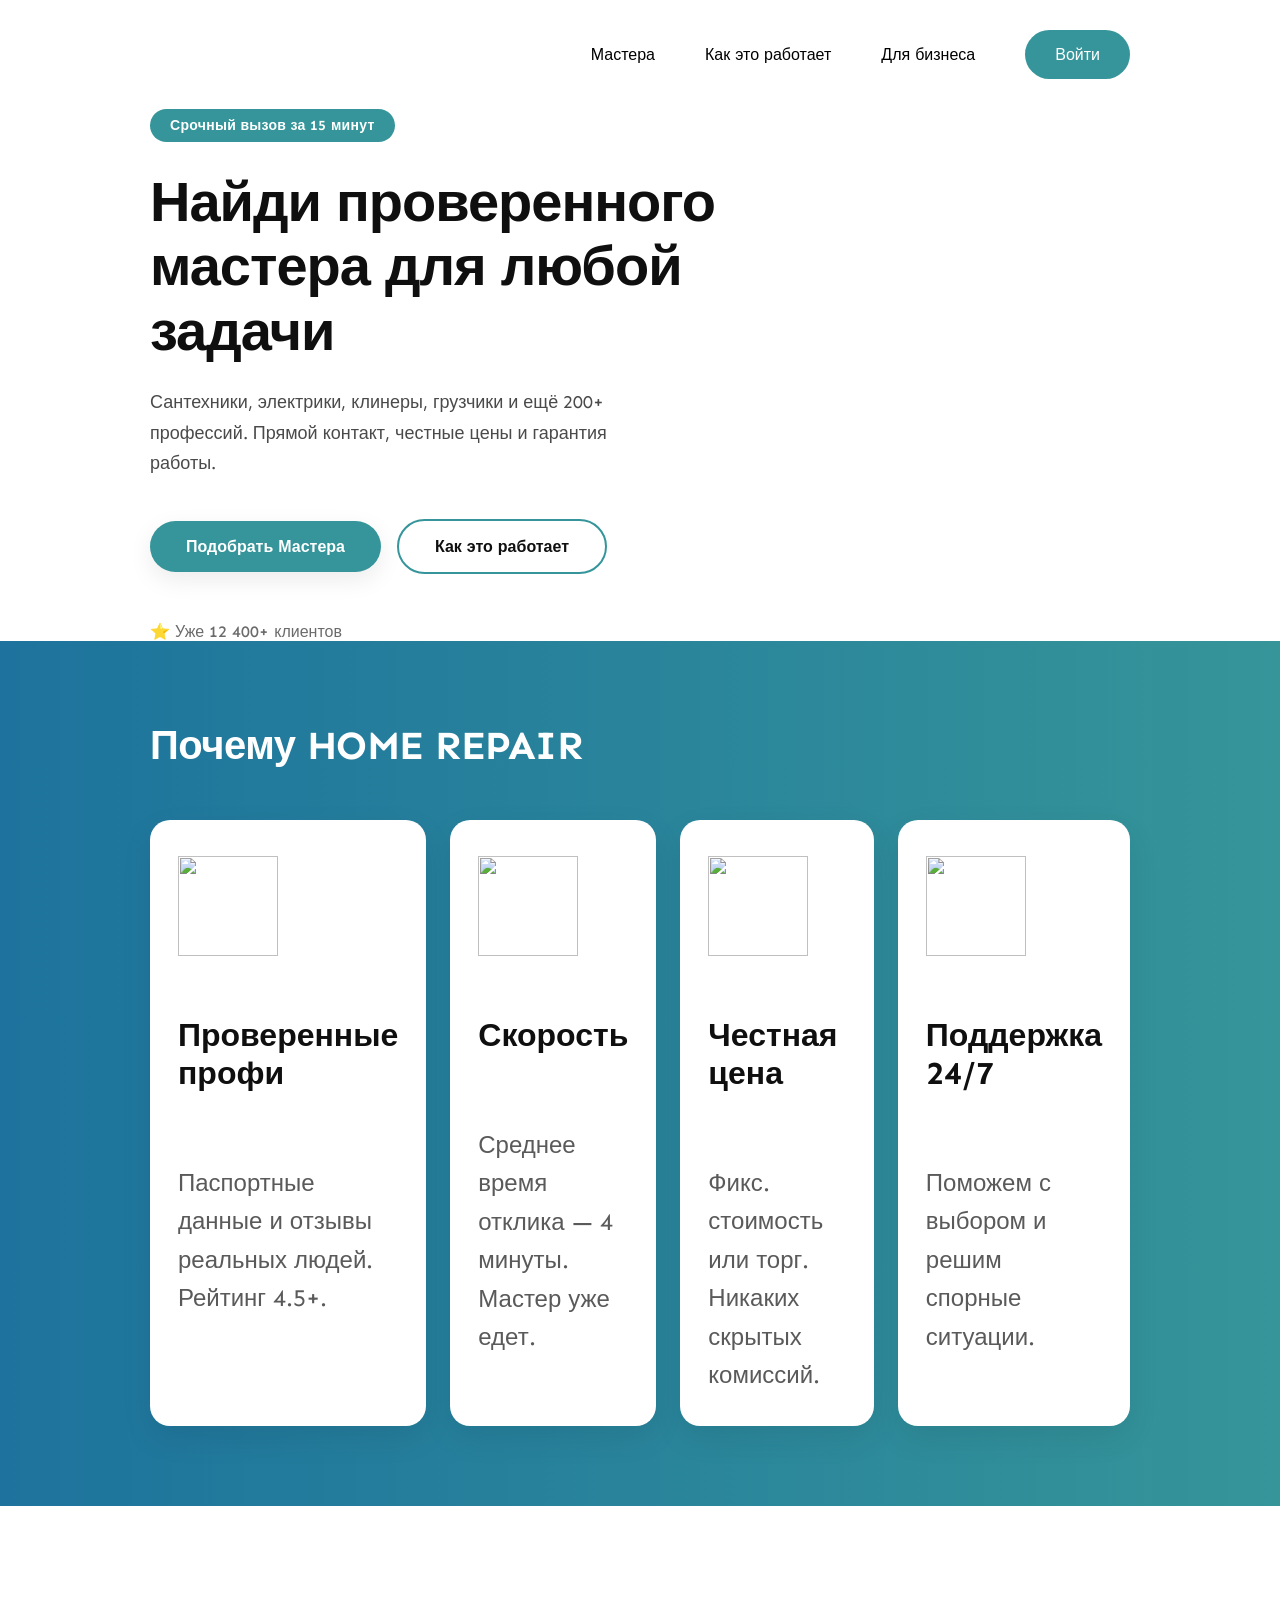
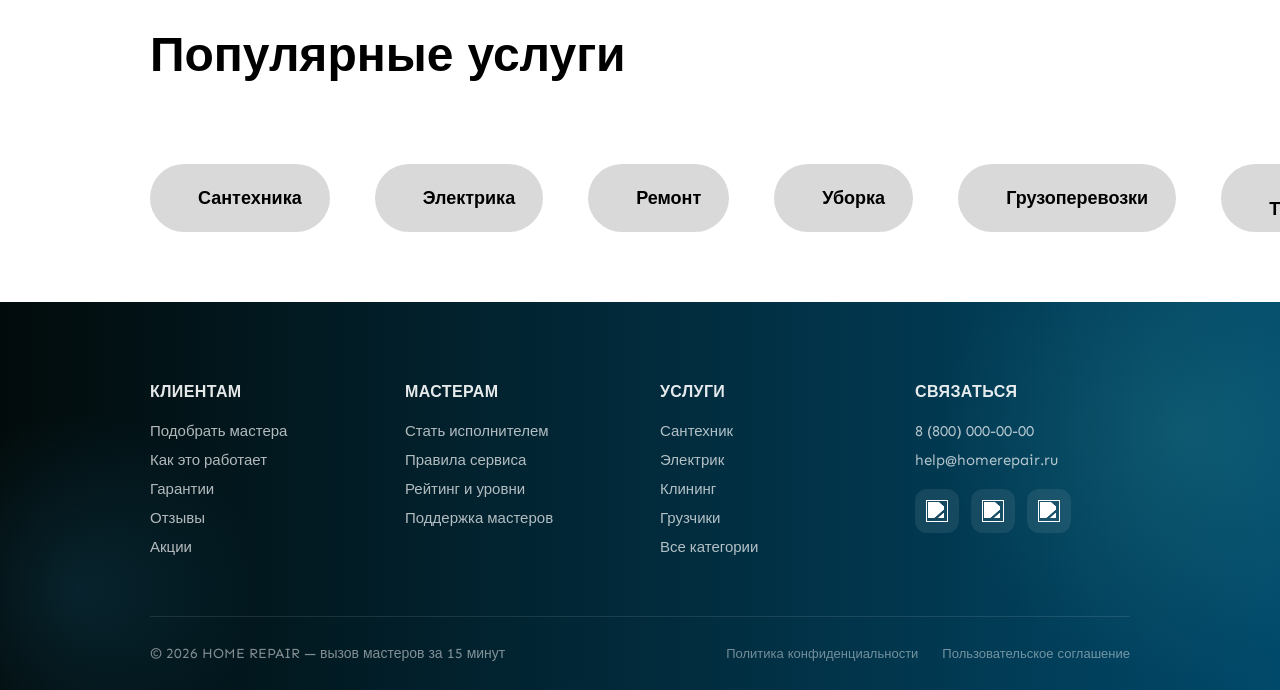
==== index.html @ 214f50dc "Add files via upload" ====
<!doctype html>
<html lang="en">
	<head>
		<meta charset="UTF-8" />
		<meta name="viewport" content="width=device-width, initial-scale=1.0" />
		<link rel="stylesheet" href="styles.css" />
		<link rel="preconnect" href="https://fonts.googleapis.com" />
		<link rel="preconnect" href="https://fonts.gstatic.com" crossorigin />
		<link rel="preconnect" href="https://fonts.googleapis.com" />
		<link rel="preconnect" href="https://fonts.gstatic.com" crossorigin />
		<link
			href="https://fonts.googleapis.com/css2?family=Inter:ital,opsz,wght@0,14..32,100..900;1,14..32,100..900&family=Montserrat:ital,wght@0,100..900;1,100..900&family=Sen:wght@400..800&family=Space+Grotesk:wght@300..700&display=swap"
			rel="stylesheet" />
		<title>Home-repair</title>
	</head>
	<body>
		<header>
			<a href="index.html"><img src="img/header_logo.svg" alt="" /></a>
			<nav class="header__nav">
				<ul class="header-nav__list">
					<li><a href="">Мастера</a></li>
					<li><a href="FAQ.html">Как это работает</a></li>
					<li><a href="">Для бизнеса</a></li>
					<li class="header-nav__sign"><a href="">Войти</a></li>
				</ul>
			</nav>
		</header>
		<main>
			<section class="hero">
				<div class="hero__content">
					<a href="" class="hero__badge"> Срочный вызов за 15 минут</a>

					<div class="hero__text">
						<h1 class="hero__title">
							Найди проверенного<br />мастера для любой задачи
						</h1>
						<p class="hero__desc">
							Сантехники, электрики, клинеры, грузчики и ещё 200+ профессий.
							Прямой контакт, честные цены и гарантия работы.
						</p>
					</div>

					<div class="hero__actions">
						<a href="" class="hero__btn hero__btn--primary"
							>Подобрать Мастера</a
						>
						<a href="FAQ.html" class="hero__btn hero__btn--secondary"
							>Как это работает</a
						>
					</div>

					<p class="hero__stat">⭐ Уже 12 400+ клиентов</p>
				</div>

				<div class="hero__media">
					<img src="img/hero-logo.svg" alt="" class="hero__img" />
				</div>
			</section>
			<section class="about">
				<h2 class="about__title">Почему HOME REPAIR</h2>
				<ul class="about__list">
					<li class="about__item">
						<img
							src="img/solar_shield-check-broken.svg"
							alt=""
							class="about__icon" />

						<h3 class="about__item-title">Проверенные профи</h3>
						<p class="about__item-desc">
							Паспортные данные и отзывы реальных людей. Рейтинг 4.5+.
						</p>
					</li>
					<li class="about__item">
						<img
							src="img/solar_clock-circle-broken.svg"
							alt=""
							class="about__icon" />
						<h3 class="about__item-title">Скорость</h3>
						<p class="about__item-desc">
							Среднее время отклика — 4 минуты. Мастер уже едет.
						</p>
					</li>
					<li class="about__item">
						<img
							src="img/solar_chat-round-money-broken.svg"
							alt=""
							class="about__icon" />

						<h3 class="about__item-title">Честная цена</h3>
						<p class="about__item-desc">
							Фикс. стоимость или торг. Никаких скрытых комиссий.
						</p>
					</li>
					<li class="about__item">
						<img
							src="img/solar_headphones-round-broken.svg"
							alt=""
							class="about__icon" />

						<h3 class="about__item-title">Поддержка 24/7</h3>
						<p class="about__item-desc">
							Поможем с выбором и решим спорные ситуации.
						</p>
					</li>
				</ul>
			</section>
			<section class="popular">
				<h2 class="popular__header">Популярные услуги</h2>
				<ul class="popular__list">
					<li class="popular__item">
						<img src="img/solar_test-tube-minimalistic-broken.svg" alt="" />
						<p>Сантехника</p>
					</li>
					<li class="popular__item">
						<img src="img/solar_lightbulb-bolt-broken.svg" alt="" />
						<p>Электрика</p>
					</li>
					<li class="popular__item">
						<img src="img/solar_sledgehammer-broken.svg" alt="" />
						<p>Ремонт</p>
					</li>
					<li class="popular__item">
						<img src="img/solar_broom-broken.svg" alt="" />
						<p>Уборка</p>
					</li>
					<li class="popular__item">
						<img src="img/solar_bus-broken.svg" alt="" />
						<p>Грузоперевозки</p>
					</li>
					<li class="popular__item">
						<img src="img/solar_monitor-broken.svg" alt="" />
						<p>IT / Техника</p>
					</li>
				</ul>
			</section>
		</main>
		<footer class="footer">
			<div class="footer__inner">
				<div class="footer__grid">
					<div class="footer__col">
						<h4 class="footer__heading">Клиентам</h4>
						<ul class="footer__links">
							<li><a href="">Подобрать мастера</a></li>
							<li><a href="FAQ.html">Как это работает</a></li>
							<li><a href="">Гарантии</a></li>
							<li><a href="">Отзывы</a></li>
							<li><a href="">Акции</a></li>
						</ul>
					</div>
					<div class="footer__col">
						<h4 class="footer__heading">Мастерам</h4>
						<ul class="footer__links">
							<li><a href="">Стать исполнителем</a></li>
							<li><a href="">Правила сервиса</a></li>
							<li><a href="">Рейтинг и уровни</a></li>
							<li><a href="">Поддержка мастеров</a></li>
						</ul>
					</div>
					<div class="footer__col">
						<h4 class="footer__heading">Услуги</h4>
						<ul class="footer__links">
							<li><a href="">Сантехник</a></li>
							<li><a href="">Электрик</a></li>
							<li><a href="">Клининг</a></li>
							<li><a href="">Грузчики</a></li>
							<li><a href="">Все категории</a></li>
						</ul>
					</div>
					<div class="footer__col footer__col--contacts">
						<h4 class="footer__heading">Связаться</h4>
						<ul class="footer__links">
							<li><a href="tel:+78000000000">8 (800) 000-00-00</a></li>
							<li>
								<a href="mailto:help@homerepair.ru">help@homerepair.ru</a>
							</li>
						</ul>
						<div class="footer__socials">
							<a href="#" class="footer__social" aria-label="Telegram">
								<img src="img/telegram.svg" alt="" />
							</a>
							<a href="#" class="footer__social" aria-label="WhatsApp">
								<img src="img/whatsapp.svg" alt="" />
							</a>
							<a href="#" class="footer__social" aria-label="VK">
								<img src="img/vk.svg" alt="" />
							</a>
						</div>
					</div>
				</div>
				<div class="footer__bottom">
					<p class="footer__copy">
						© 2026 HOME REPAIR — вызов мастеров за 15 минут
					</p>
					<div class="footer__legal">
						<a href="#">Политика конфиденциальности</a>
						<a href="#">Пользовательское соглашение</a>
					</div>
				</div>
			</div>
		</footer>
	</body>
</html>
---- styles.css ----
* {
	padding: 0;
	margin: 0;
	font-family: "Sen", sans-serif;
}
a {
	text-decoration: none;
}
header {
	display: flex;
	justify-content: space-between;
	padding: 30px 150px;
}
header a {
	color: black;
}
.header-nav__list {
	display: flex;
	list-style: none;
	gap: 50px;
	align-items: center;
}
.header-nav__sign {
	background-color: #35959a;
	padding: 15px 30px;
	border-radius: 40px;
}
.header-nav__sign a {
	color: #fff;
}
.hero {
	display: flex;
	align-items: center;
	justify-content: space-between;
	padding: 0px 150px;
}

.hero__content {
	max-width: 600px;
}

.hero__badge {
	display: inline-block;
	padding: 8px 20px;
	font-size: 14px;
	font-weight: 600;
	color: #fff;
	background: #35959a;
	border-radius: 100px;
	text-decoration: none;
	margin-bottom: 28px;
	letter-spacing: 0.3px;
	transition: background 0.2s;
}

.hero__badge:hover {
	background: #1f5456;
}

.hero__title {
	font-size: 56px;
	font-weight: 700;
	line-height: 1.15;
	color: #0f0f0f;
	margin: 0 0 24px;
	letter-spacing: -1px;
}

.hero__desc {
	font-size: 18px;
	line-height: 1.7;
	color: #4a4a4a;
	margin: 0 0 40px;
	max-width: 480px;
}

.hero__actions {
	display: flex;
	align-items: center;
	gap: 16px;
	margin-bottom: 48px;
}

.hero__btn {
	display: inline-block;
	padding: 16px 36px;
	font-size: 16px;
	font-weight: 600;
	border-radius: 40px;
	text-decoration: none;
	transition: all 0.25s;
}

.hero__btn--primary {
	background: #35959a;
	color: #ffffff;
	box-shadow: 0 8px 24px rgba(0, 0, 0, 0.08);
}

.hero__btn--primary:hover {
	background: #2a2a2a;
	transform: translateY(-2px);
	box-shadow: 0 12px 30px rgba(0, 0, 0, 0.12);
}

.hero__btn--secondary {
	color: #0f0f0f;
	background: none;
	border: 2px #35959a solid;
}

.hero__btn--secondary:hover {
	background: #e4e4e4;
}

.hero__stat {
	font-size: 16px;
	font-weight: 500;
	color: #6b6b6b;
}

.hero__img {
	display: block;
	max-width: 700px;
	height: auto;
	filter: drop-shadow(0 20px 40px rgba(0, 0, 0, 0.06));
}

.about {
	background: linear-gradient(to right, #1d739d, #359599);
	padding: 80px 150px;
	display: flex;
	flex-direction: column;
	gap: 50px;
}

.about__title {
	font-size: 40px;
	font-weight: 700;
	color: #ffffff;
	letter-spacing: -0.5px;
}

.about__list {
	display: grid;
	grid-template-columns: repeat(4, 1fr);
	gap: 24px;
	list-style: none;
	width: 100%;
}

.about__item {
	background-color: #ffffff;
	border-radius: 20px;
	padding: 36px 28px 32px;
	display: flex;
	gap: 60px;
	flex-direction: column;
	box-shadow: 0 12px 32px rgba(0, 0, 0, 0.08);
	transition:
		transform 0.3s,
		box-shadow 0.3s;
}

.about__item:hover {
	transform: translateY(-6px);
	box-shadow: 0 20px 44px rgba(0, 0, 0, 0.13);
}

.about__icon-wrap {
	width: 64px;
	height: 64px;
	display: flex;
	align-items: center;
	justify-content: center;
	background: #f4f8fa;
	border-radius: 18px;
	margin-bottom: 24px;
}

.about__icon {
	width: 100px;
	height: 100px;
	display: block;
}

.about__item-title {
	font-size: 32px;
	font-weight: 700;
	color: #0f0f0f;
	margin: 0 0 12px;
}

.about__item-desc {
	font-size: 24px;
	line-height: 1.6;
	color: #5a5a5a;
	margin: 0;
}
.popular {
	padding: 120px 150px 70px;
}
.popular__header {
	margin-bottom: 80px;
	font-size: 48px;
}
.popular__list {
	display: flex;
	list-style: none;
	gap: 45px;
}

.popular__item {
	width: 100%;
	display: flex;
	align-items: center;
	gap: 20px;
	padding: 12px 28px;
	background-color: #d9d9d9;
	border-radius: 40px;
}
.popular__item p {
	font-size: 18px;
	font-weight: bold;
	width: 100%;
	text-align: center;
}

.footer {
	background: linear-gradient(to right, #020b0b, #01496a);
	padding: 80px 150px 0;
	color: #ffffff;
	position: relative;
	overflow: hidden;
}

.footer::before {
	content: "";
	position: absolute;
	top: -120px;
	right: -160px;
	width: 500px;
	height: 500px;
	background: radial-gradient(
		circle,
		rgba(53, 149, 153, 0.25) 0%,
		transparent 70%
	);
	border-radius: 50%;
	pointer-events: none;
}

.footer::after {
	content: "";
	position: absolute;
	bottom: -80px;
	left: -100px;
	width: 360px;
	height: 360px;
	background: radial-gradient(
		circle,
		rgba(29, 115, 157, 0.2) 0%,
		transparent 70%
	);
	border-radius: 50%;
	pointer-events: none;
}

.footer__inner {
	position: relative;
	z-index: 1;
}

.footer__grid {
	display: grid;
	grid-template-columns: repeat(4, 1fr);
	gap: 40px;
	margin-bottom: 60px;
}

.footer__heading {
	font-size: 16px;
	font-weight: 700;
	color: #ffffff;
	margin: 0 0 20px;
	letter-spacing: 0.4px;
	text-transform: uppercase;
	opacity: 0.9;
}

.footer__links {
	list-style: none;
	padding: 0;
	margin: 0;
	display: flex;
	flex-direction: column;
	gap: 10px;
}

.footer__links a {
	color: rgba(255, 255, 255, 0.7);
	text-decoration: none;
	font-size: 15px;
	transition: color 0.2s;
}

.footer__links a:hover {
	color: #ffffff;
}

.footer__col--contacts .footer__links {
	margin-bottom: 20px;
}

.footer__socials {
	display: flex;
	gap: 12px;
}

.footer__social {
	display: flex;
	align-items: center;
	justify-content: center;
	width: 44px;
	height: 44px;
	background: rgba(255, 255, 255, 0.08);
	border-radius: 12px;
	transition:
		background 0.25s,
		transform 0.25s;
}

.footer__social:hover {
	background: rgba(255, 255, 255, 0.18);
	transform: translateY(-2px);
}

.footer__social img {
	width: 22px;
	height: 22px;
	display: block;
	filter: brightness(0) invert(1);
}

.footer__bottom {
	display: flex;
	justify-content: space-between;
	align-items: center;
	padding: 28px 0;
	border-top: 1px solid rgba(255, 255, 255, 0.1);
	flex-wrap: wrap;
	gap: 12px;
}

.footer__copy {
	font-size: 14px;
	color: rgba(255, 255, 255, 0.5);
	margin: 0;
}

.footer__legal {
	display: flex;
	gap: 24px;
}

.footer__legal a {
	font-size: 13px;
	color: rgba(255, 255, 255, 0.45);
	text-decoration: none;
	transition: color 0.2s;
}

.footer__legal a:hover {
	color: rgba(255, 255, 255, 0.75);
}

.footer__tagline {
	text-align: center;
	padding: 24px 0 0;
	opacity: 0.4;
}

.footer__tagline span {
	font-size: 13px;
	color: #ffffff;
	letter-spacing: 0.5px;
}

/* тут воторая страница которая FAQ  */
.faq {
	padding: 80px 150px;
	max-width: 860px;
	margin: 0 auto;
}

.faq__title {
	font-size: 40px;
	font-weight: 700;
	color: #0f0f0f;
	margin: 0 0 48px;
	text-align: center;
	letter-spacing: -0.5px;
}

.faq__list {
	display: flex;
	flex-direction: column;
	gap: 12px;
}

.faq__item {
	background: #ffffff;
	border: 1px solid #e8edf2;
	border-radius: 16px;
	padding: 24px 28px;
	transition:
		border-color 0.2s,
		box-shadow 0.2s;
}

.faq__item[open] {
	border-color: #d0dde8;
	box-shadow: 0 4px 20px rgba(0, 0, 0, 0.04);
}

.faq__question {
	display: flex;
	justify-content: space-between;
	align-items: center;
	gap: 16px;
	font-size: 18px;
	font-weight: 600;
	color: #0f0f0f;
	cursor: pointer;
	list-style: none;
	user-select: none;
}

.faq__question::-webkit-details-marker {
	display: none;
}

.faq__icon {
	flex-shrink: 0;
	width: 32px;
	height: 32px;
	border-radius: 50%;
	background: #f3f6f9;
	position: relative;
	transition:
		background 0.25s,
		transform 0.3s;
}

.faq__icon::before,
.faq__icon::after {
	content: "";
	position: absolute;
	background: #01496a;
	border-radius: 2px;
	transition: transform 0.3s;
}

.faq__icon::before {
	top: 50%;
	left: 8px;
	right: 8px;
	height: 2px;
	transform: translateY(-50%);
}

.faq__icon::after {
	left: 50%;
	top: 8px;
	bottom: 8px;
	width: 2px;
	transform: translateX(-50%);
}

.faq__item[open] .faq__icon {
	background: #e4edf4;
}

.faq__item[open] .faq__icon::after {
	transform: translateX(-50%) rotate(90deg);
}

.faq__item:hover .faq__icon {
	background: #dfe9f2;
}

.faq__answer {
	font-size: 16px;
	line-height: 1.7;
	color: #4a4a4a;
	margin: 16px 0 0;
	padding-top: 16px;
	border-top: 1px solid #eef2f6;
}

@media (max-width: 1024px) {
	header {
		flex-direction: column;
		align-items: center;
		padding: 20px 100px;
	}

	.header-nav__list {
		gap: 30px;
		width: 100%;
		justify-content: center;
	}

	.hero {
		padding: 0 100px 50px;
		gap: 30px;
	}

	.hero__media {
		display: none;
	}

	.hero__content {
		max-width: 100%;
	}

	.hero__title {
		font-size: 40px;
	}

	.about {
		padding: 50px 100px;
		gap: 36px;
	}

	.about__title {
		font-size: 32px;
	}

	.about__list {
		display: grid;
		grid-template-columns: repeat(2, 1fr);
		gap: 20px;
	}

	.about__item {
		gap: 30px;
	}

	.about__icon {
		width: 70px;
		height: 70px;
	}

	.about__item-title {
		font-size: 24px;
	}

	.about__item-desc {
		font-size: 18px;
	}

	.popular {
		padding: 60px 100px 40px;
	}

	.popular__header {
		font-size: 36px;
		margin-bottom: 40px;
	}

	.popular__list {
		display: grid;
		grid-template-columns: repeat(2, 1fr);
		gap: 16px;
	}

	.popular__item {
		width: auto;
		justify-content: center;
	}

	.faq {
		padding: 50px 100px;
	}

	.faq__title {
		font-size: 32px;
	}

	.footer {
		padding: 50px 100px 0;
	}

	.footer__grid {
		display: grid;
		grid-template-columns: repeat(2, 1fr);
		gap: 30px;
	}

	.footer__bottom {
		flex-direction: row;
	}
}

@media (max-width: 425px) {
	header {
		padding: 14px 50px;
	}

	.header__nav {
		display: none;
	}

	.hero {
		flex-direction: column;
		padding: 0 50px 50px;
		gap: 24px;
	}

	.hero__media {
		display: none;
	}

	.hero__badge {
		font-size: 12px;
		padding: 6px 14px;
	}

	.hero__title {
		font-size: 28px;
	}

	.hero__desc {
		font-size: 14px;
		margin-bottom: 20px;
	}

	.hero__actions {
		flex-direction: column;
		gap: 10px;
		margin-bottom: 20px;
	}

	.hero__btn {
		width: 100%;
		text-align: center;
		padding: 14px 24px;
		font-size: 14px;
	}

	.hero__stat {
		font-size: 14px;
	}

	.about {
		padding: 40px 50px;
		gap: 24px;
	}

	.about__title {
		font-size: 24px;
		text-align: center;
	}

	.about__list {
		display: grid;
		grid-template-columns: 1fr;
		gap: 14px;
	}

	.about__item {
		gap: 20px;
		padding: 24px 20px;
		align-items: center;
		text-align: center;
	}

	.about__icon {
		width: 56px;
		height: 56px;
	}

	.about__item-title {
		font-size: 20px;
	}

	.about__item-desc {
		font-size: 15px;
	}

	.popular {
		padding: 40px 50px 24px;
	}

	.popular__header {
		font-size: 24px;
		margin-bottom: 24px;
		text-align: center;
	}

	.popular__list {
		display: grid;
		grid-template-columns: 1fr;
		gap: 12px;
	}

	.popular__item {
		justify-content: center;
		padding: 10px 20px;
	}

	.popular__item p {
		font-size: 15px;
	}

	.faq {
		padding: 40px 50px;
	}

	.faq__title {
		font-size: 24px;
		margin-bottom: 24px;
	}

	.faq__item {
		padding: 16px 18px;
	}

	.faq__question {
		font-size: 15px;
	}

	.faq__answer {
		font-size: 14px;
	}

	.footer {
		padding: 40px 50px 0;
	}

	.footer__grid {
		display: grid;
		grid-template-columns: 1fr;
		gap: 24px;
		margin-bottom: 24px;
	}

	.footer__heading {
		font-size: 14px;
		margin-bottom: 12px;
	}

	.footer__links a {
		font-size: 13px;
	}

	.footer__bottom {
		flex-direction: column;
		align-items: flex-start;
		gap: 8px;
		padding: 20px 0;
	}

	.footer__copy {
		font-size: 12px;
	}

	.footer__legal {
		flex-direction: column;
		gap: 4px;
	}

	.footer__legal a {
		font-size: 12px;
	}

	.footer__social {
		width: 36px;
		height: 36px;
	}

	.footer__social img {
		width: 18px;
		height: 18px;
	}
}
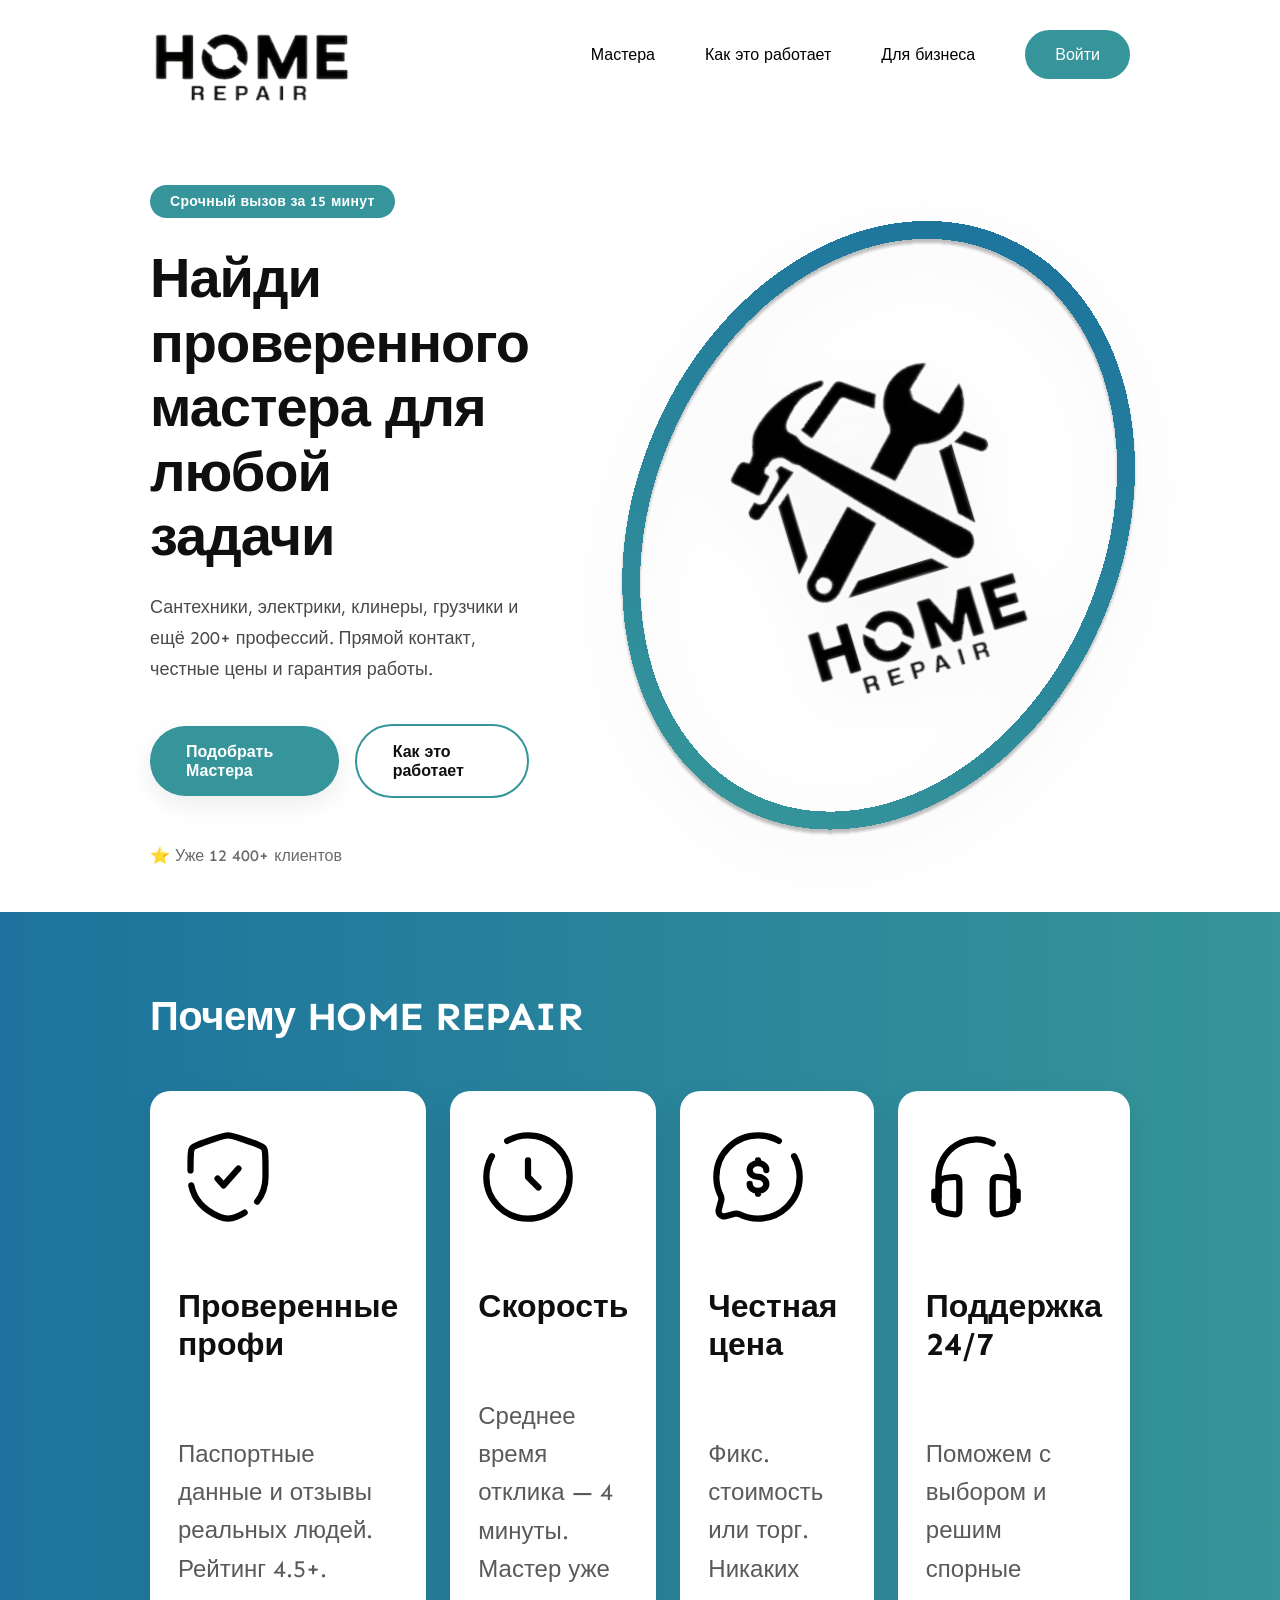
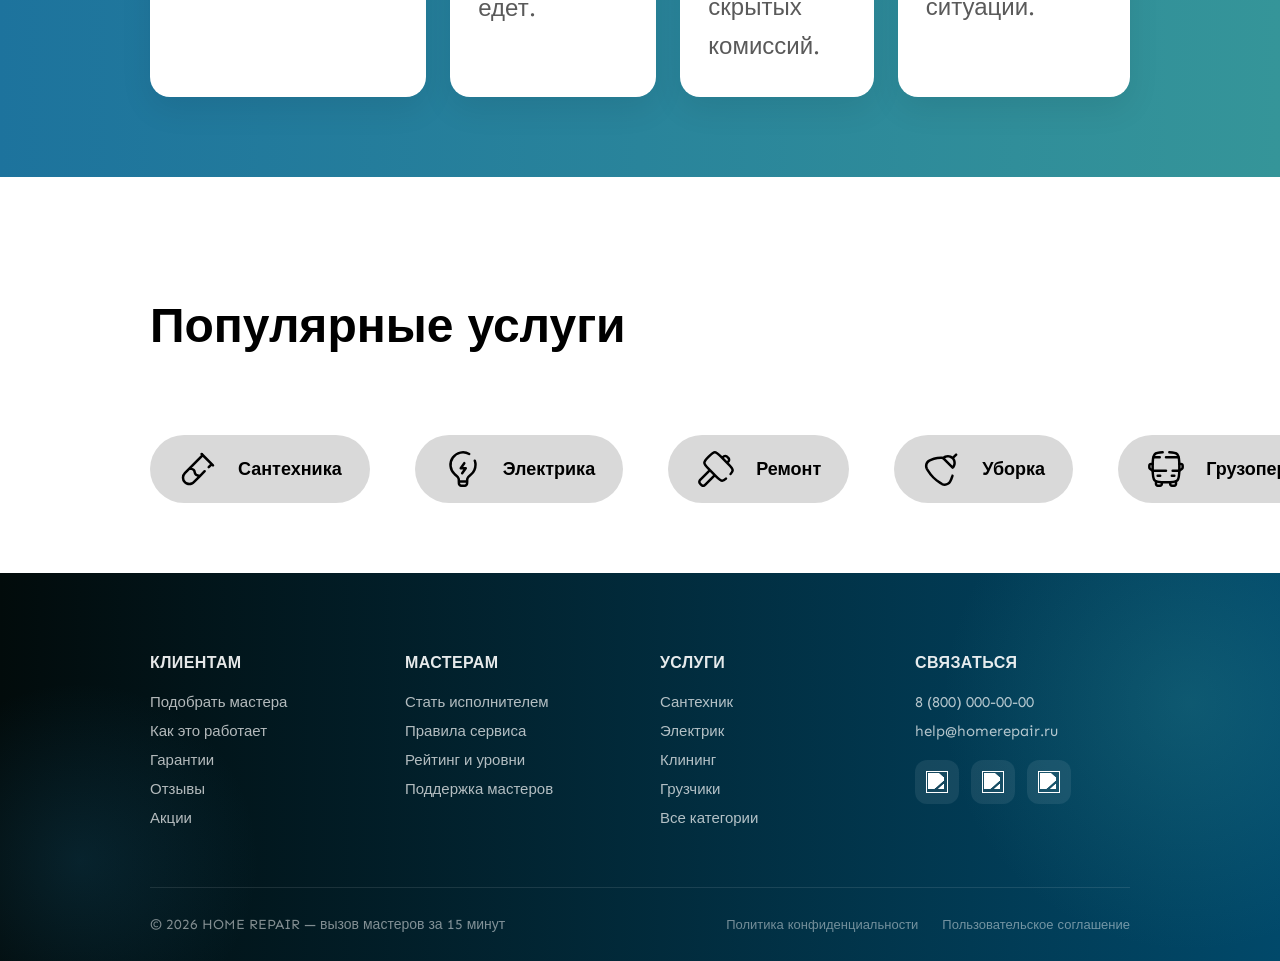
==== commit a099b95c: "Add files via upload" ====
--- a/index.html
+++ b/index.html
@@ -15,7 +15,7 @@
 	</head>
 	<body>
 		<header>
-			<a href="index.html"><img src="img/header_logo.svg" alt="" /></a>
+			<a href="index.html"><img src="header_logo.svg" alt="" /></a>
 			<nav class="header__nav">
 				<ul class="header-nav__list">
 					<li><a href="">Мастера</a></li>
@@ -53,7 +53,7 @@
 				</div>
 
 				<div class="hero__media">
-					<img src="img/hero-logo.svg" alt="" class="hero__img" />
+					<img src="hero-logo.svg" alt="" class="hero__img" />
 				</div>
 			</section>
 			<section class="about">
@@ -61,7 +61,7 @@
 				<ul class="about__list">
 					<li class="about__item">
 						<img
-							src="img/solar_shield-check-broken.svg"
+							src="solar_shield-check-broken.svg"
 							alt=""
 							class="about__icon" />
 
@@ -72,7 +72,7 @@
 					</li>
 					<li class="about__item">
 						<img
-							src="img/solar_clock-circle-broken.svg"
+							src="solar_clock-circle-broken.svg"
 							alt=""
 							class="about__icon" />
 						<h3 class="about__item-title">Скорость</h3>
@@ -82,7 +82,7 @@
 					</li>
 					<li class="about__item">
 						<img
-							src="img/solar_chat-round-money-broken.svg"
+							src="solar_chat-round-money-broken.svg"
 							alt=""
 							class="about__icon" />
 
@@ -93,7 +93,7 @@
 					</li>
 					<li class="about__item">
 						<img
-							src="img/solar_headphones-round-broken.svg"
+							src="solar_headphones-round-broken.svg"
 							alt=""
 							class="about__icon" />
 
@@ -108,27 +108,27 @@
 				<h2 class="popular__header">Популярные услуги</h2>
 				<ul class="popular__list">
 					<li class="popular__item">
-						<img src="img/solar_test-tube-minimalistic-broken.svg" alt="" />
+						<img src="solar_test-tube-minimalistic-broken.svg" alt="" />
 						<p>Сантехника</p>
 					</li>
 					<li class="popular__item">
-						<img src="img/solar_lightbulb-bolt-broken.svg" alt="" />
+						<img src="solar_lightbulb-bolt-broken.svg" alt="" />
 						<p>Электрика</p>
 					</li>
 					<li class="popular__item">
-						<img src="img/solar_sledgehammer-broken.svg" alt="" />
+						<img src="solar_sledgehammer-broken.svg" alt="" />
 						<p>Ремонт</p>
 					</li>
 					<li class="popular__item">
-						<img src="img/solar_broom-broken.svg" alt="" />
+						<img src="solar_broom-broken.svg" alt="" />
 						<p>Уборка</p>
 					</li>
 					<li class="popular__item">
-						<img src="img/solar_bus-broken.svg" alt="" />
+						<img src="solar_bus-broken.svg" alt="" />
 						<p>Грузоперевозки</p>
 					</li>
 					<li class="popular__item">
-						<img src="img/solar_monitor-broken.svg" alt="" />
+						<img src="solar_monitor-broken.svg" alt="" />
 						<p>IT / Техника</p>
 					</li>
 				</ul>
@@ -176,13 +176,13 @@
 						</ul>
 						<div class="footer__socials">
 							<a href="#" class="footer__social" aria-label="Telegram">
-								<img src="img/telegram.svg" alt="" />
+								<img src="telegram.svg" alt="" />
 							</a>
 							<a href="#" class="footer__social" aria-label="WhatsApp">
-								<img src="img/whatsapp.svg" alt="" />
+								<img src="whatsapp.svg" alt="" />
 							</a>
 							<a href="#" class="footer__social" aria-label="VK">
-								<img src="img/vk.svg" alt="" />
+								<img src="vk.svg" alt="" />
 							</a>
 						</div>
 					</div>
